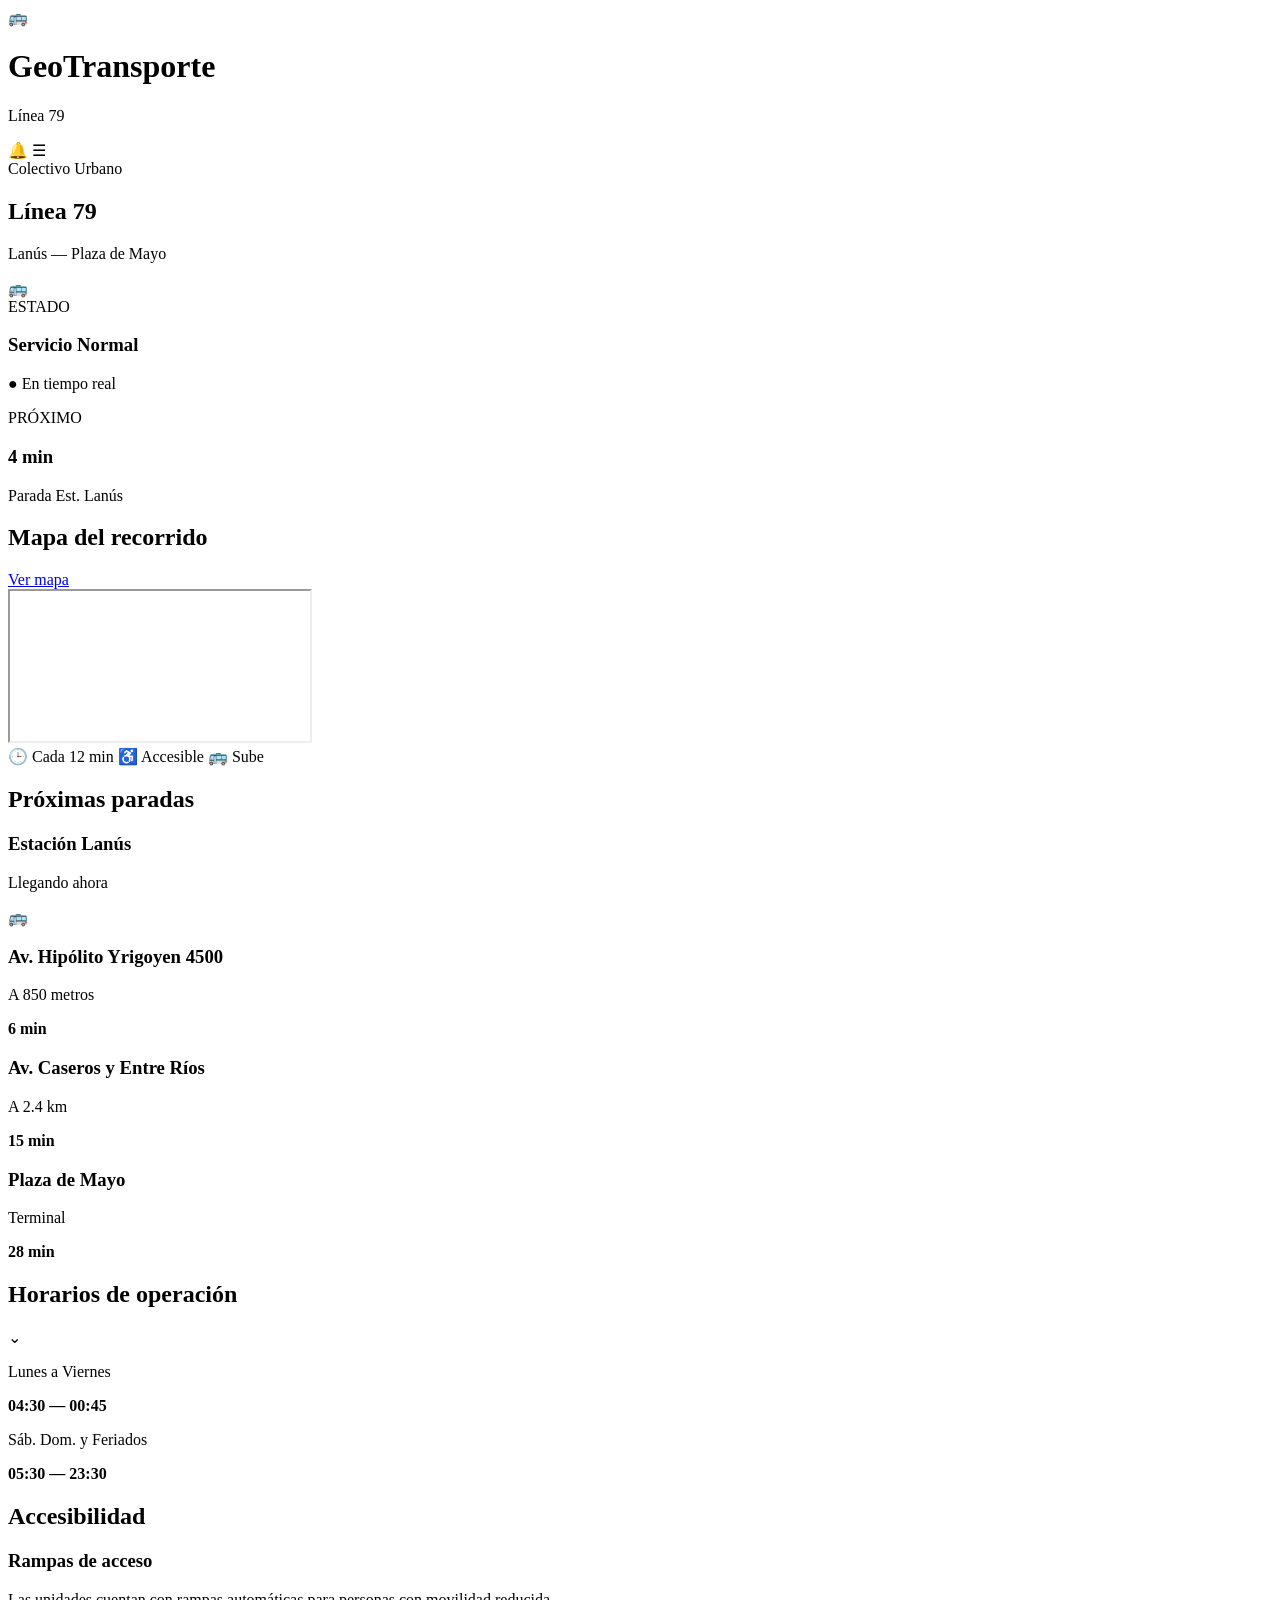
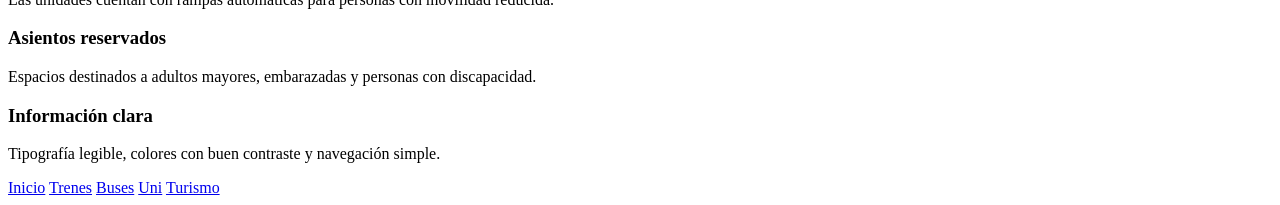
==== linea79.html @ 6e47bda9 "Commit" ====
<!DOCTYPE html>
<html lang="es">
<head>
  <meta charset="UTF-8">
  <meta name="viewport" content="width=device-width, initial-scale=1.0">
  <title>Línea 79 | GeoTransporte</title>

  <link rel="preconnect" href="https://fonts.googleapis.com">
  <link rel="preconnect" href="https://fonts.gstatic.com" crossorigin>
  <link href="https://fonts.googleapis.com/css2?family=Poppins:wght@400;500;600;700&display=swap" rel="stylesheet">

  <link rel="stylesheet" href="style.css">
</head>
<body>

<header class="topbar">
  <div class="logo">
    <span class="logo-icon">🚌</span>
    <div>
      <h1>GeoTransporte</h1>
      <p>Línea 79</p>
    </div>
  </div>

  <div class="top-icons">
    <span>🔔</span>
    <span>☰</span>
  </div>
</header>

<main>

  <section class="hero">
    <div>
      <span class="tag">Colectivo Urbano</span>
      <h2>Línea 79</h2>
      <p>Lanús — Plaza de Mayo</p>
    </div>

    <div class="hero-bus">🚌</div>
  </section>

  <section class="cards">
    <article class="card estado">
      <span>ESTADO</span>
      <h3>Servicio Normal</h3>
      <p>● En tiempo real</p>
    </article>

    <article class="card proximo">
      <span>PRÓXIMO</span>
      <h3>4 min</h3>
      <p>Parada Est. Lanús</p>
    </article>
  </section>

  <section class="section">
    <div class="section-title">
      <h2>Mapa del recorrido</h2>
      <a href="https://www.google.com/maps/dir/Estación+Lanús/Plaza+de+Mayo/" target="_blank">Ver mapa</a>
    </div>

    <div class="mapa">
      <iframe
        src="https://www.openstreetmap.org/export/embed.html?bbox=-58.47%2C-34.72%2C-58.34%2C-34.58&layer=mapnik"
        loading="lazy">
      </iframe>
    </div>

    <div class="badges">
      <span>🕒 Cada 12 min</span>
      <span>♿ Accesible</span>
      <span>🚌 Sube</span>
    </div>
  </section>

  <section class="section">
    <h2>Próximas paradas</h2>

    <div class="timeline">

      <div class="stop active">
        <div class="circle"></div>

        <div class="info">
          <h3>Estación Lanús</h3>
          <p>Llegando ahora</p>
        </div>

        <span>🚌</span>
      </div>

      <div class="stop">
        <div class="circle"></div>

        <div class="info">
          <h3>Av. Hipólito Yrigoyen 4500</h3>
          <p>A 850 metros</p>
        </div>

        <strong>6 min</strong>
      </div>

      <div class="stop">
        <div class="circle"></div>

        <div class="info">
          <h3>Av. Caseros y Entre Ríos</h3>
          <p>A 2.4 km</p>
        </div>

        <strong>15 min</strong>
      </div>

      <div class="stop final">
        <div class="circle"></div>

        <div class="info">
          <h3>Plaza de Mayo</h3>
          <p>Terminal</p>
        </div>

        <strong>28 min</strong>
      </div>

    </div>
  </section>

  <section class="section horarios">
    <div class="section-title">
      <h2>Horarios de operación</h2>
      <span>⌄</span>
    </div>

    <div class="horario-grid">
      <div>
        <p>Lunes a Viernes</p>
        <strong>04:30 — 00:45</strong>
      </div>

      <div>
        <p>Sáb. Dom. y Feriados</p>
        <strong>05:30 — 23:30</strong>
      </div>
    </div>
  </section>

  <section class="section accesibilidad">
    <h2>Accesibilidad</h2>

    <div class="access-card">
      <h3>Rampas de acceso</h3>
      <p>Las unidades cuentan con rampas automáticas para personas con movilidad reducida.</p>
    </div>

    <div class="access-card">
      <h3>Asientos reservados</h3>
      <p>Espacios destinados a adultos mayores, embarazadas y personas con discapacidad.</p>
    </div>

    <div class="access-card">
      <h3>Información clara</h3>
      <p>Tipografía legible, colores con buen contraste y navegación simple.</p>
    </div>
  </section>

</main>

<nav class="bottom-nav">
  <a class="active" href="https://joserivero17.github.io/Centro-transporte-inteligente-Grupo-10/#equipo">Inicio</a>
  <a href="#">Trenes</a>
  <a href="#">Buses</a>
  <a href="#">Uni</a>
  <a href="#">Turismo</a>
</nav>

</body>
</html>
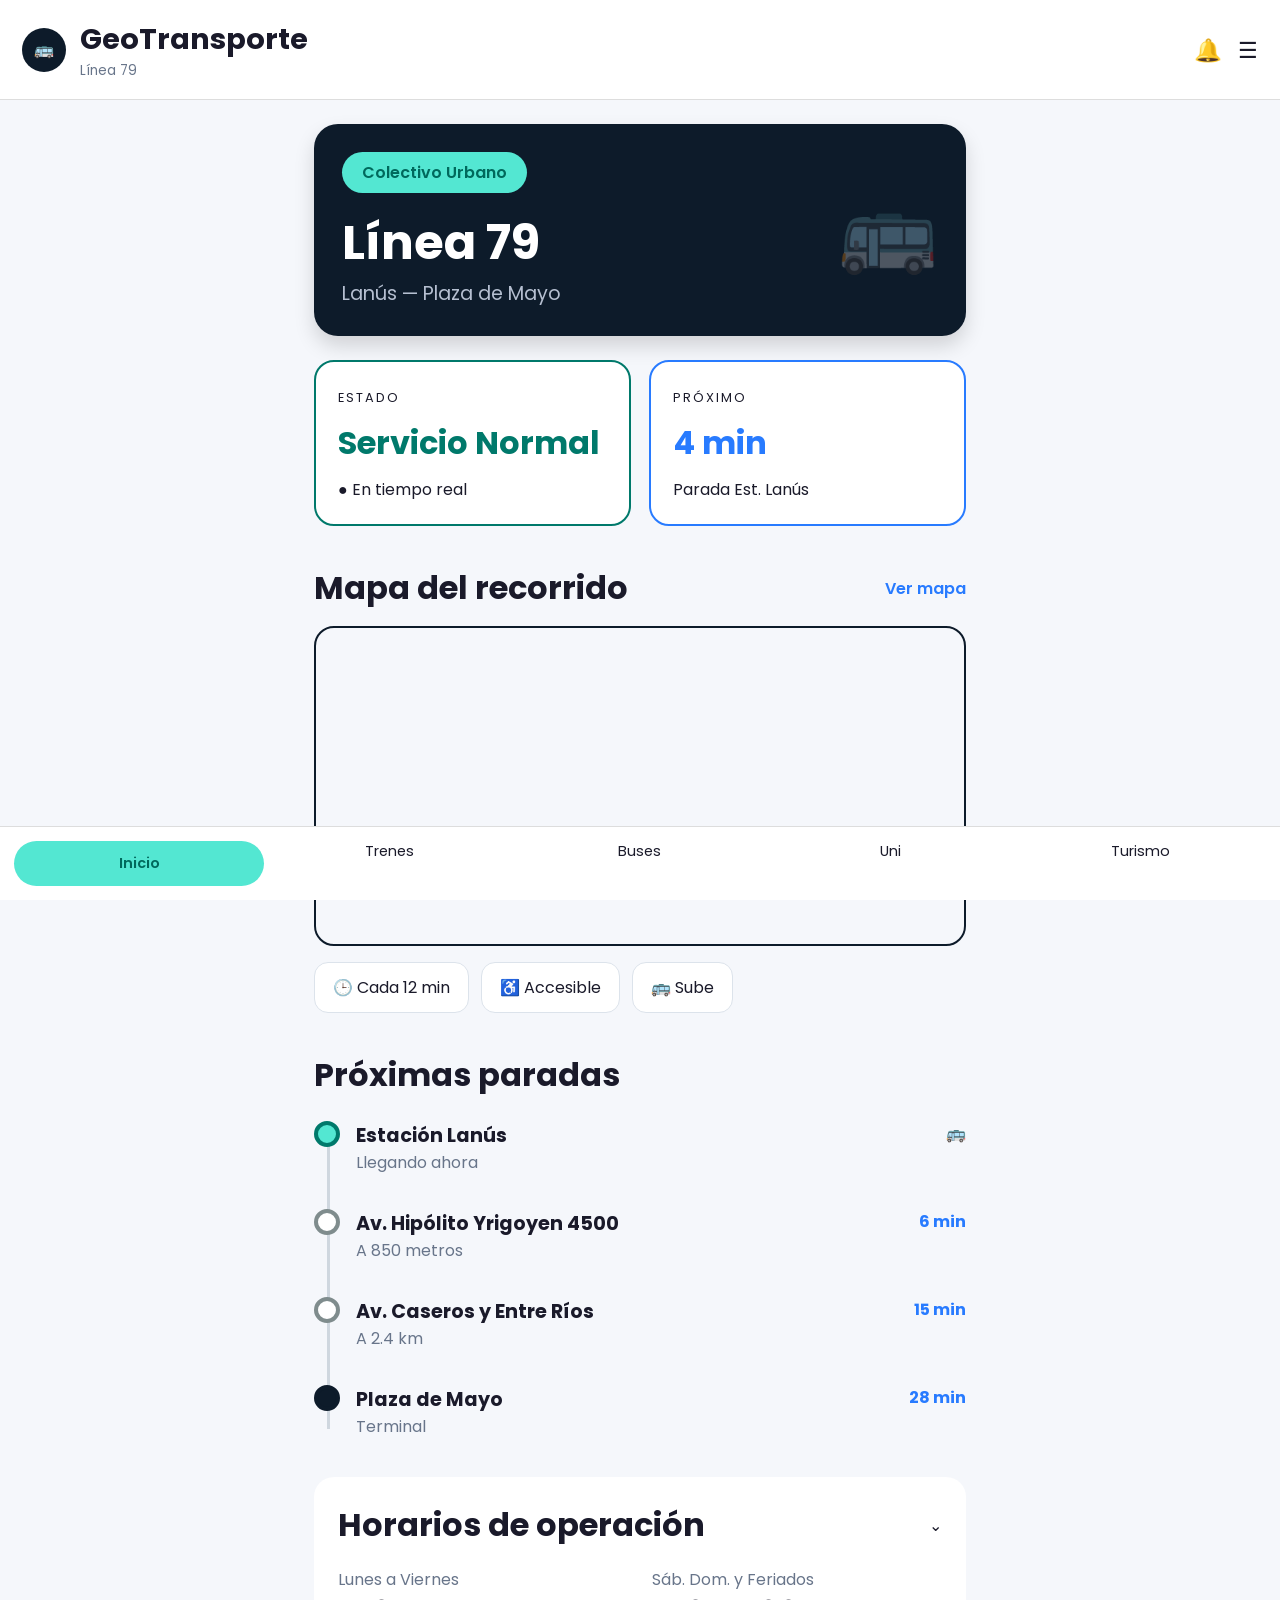
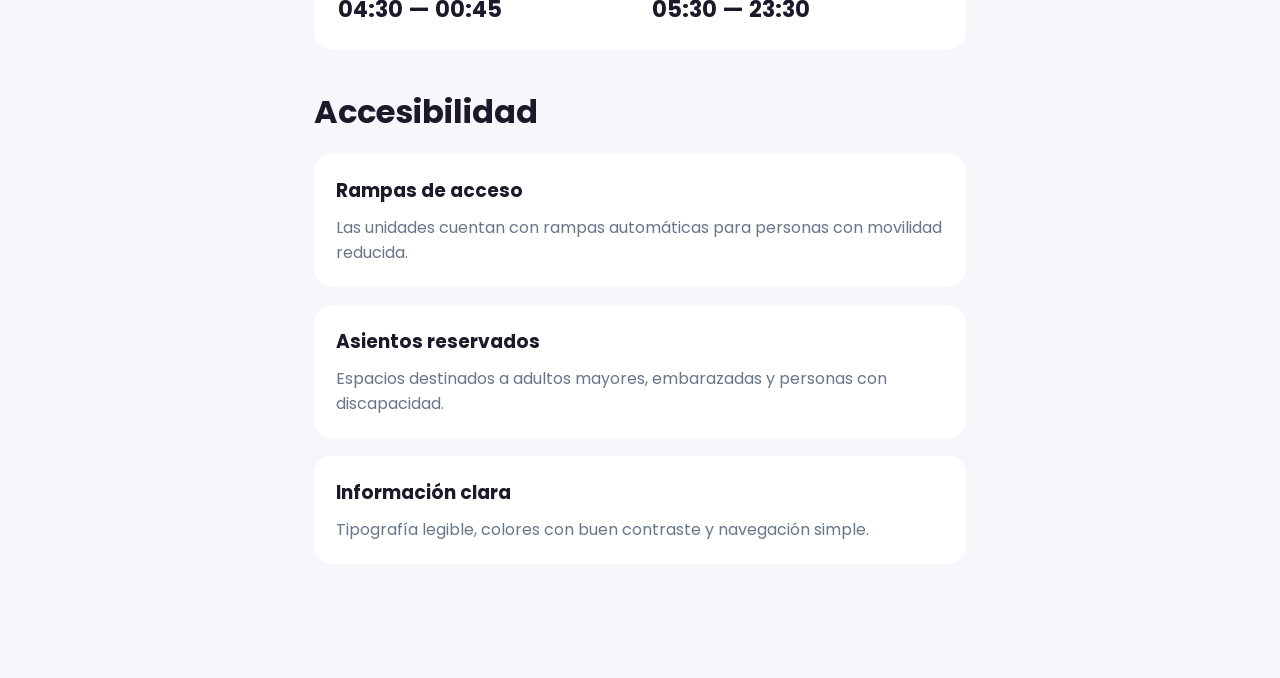
==== commit a3cb98ad: "Update linea79" ====
--- a/linea79.html
+++ b/linea79.html
@@ -10,7 +10,7 @@
   <link rel="preconnect" href="https://fonts.gstatic.com" crossorigin>
   <link href="https://fonts.googleapis.com/css2?family=Poppins:wght@400;500;600;700&display=swap" rel="stylesheet">
 
-  <link rel="stylesheet" href="style.css">
+  <link rel="stylesheet" href="styleLinea79.css">
 </head>
 <body>
 
--- a/styleLinea79.css
+++ b/styleLinea79.css
@@ -0,0 +1,336 @@
+
+:root{
+  --base:#0d1b2a;
+  --acento:#53e7d2;
+  --gris:#eef2f7;
+  --texto:#1a1a2a;
+  --suave:#68758a;
+  --azul:#287bff;
+}
+
+*{
+  margin:0;
+  padding:0;
+  box-sizing:border-box;
+}
+
+body{
+  font-family:'Poppins',sans-serif;
+  background:#f5f7fb;
+  color:var(--texto);
+  padding-bottom:90px;
+}
+
+.topbar{
+  background:white;
+  padding:18px 22px;
+  display:flex;
+  justify-content:space-between;
+  align-items:center;
+  border-bottom:1px solid #ddd;
+  position:sticky;
+  top:0;
+}
+
+.logo{
+  display:flex;
+  align-items:center;
+  gap:14px;
+}
+
+.logo-icon{
+  width:44px;
+  height:44px;
+  border-radius:50%;
+  background:var(--base);
+  color:white;
+  display:flex;
+  align-items:center;
+  justify-content:center;
+}
+
+.logo h1{
+  font-size:1.8rem;
+}
+
+.logo p{
+  color:var(--suave);
+  font-size:.85rem;
+}
+
+.top-icons{
+  display:flex;
+  gap:16px;
+  font-size:1.4rem;
+}
+
+main{
+  max-width:700px;
+  margin:auto;
+  padding:24px;
+}
+
+.hero{
+  background:var(--base);
+  border-radius:24px;
+  color:white;
+  padding:28px;
+  display:flex;
+  justify-content:space-between;
+  align-items:center;
+  box-shadow:0 10px 20px rgba(0,0,0,.15);
+}
+
+.tag{
+  display:inline-block;
+  background:var(--acento);
+  color:#00695c;
+  padding:8px 20px;
+  border-radius:999px;
+  font-weight:600;
+  margin-bottom:14px;
+}
+
+.hero h2{
+  font-size:3rem;
+}
+
+.hero p{
+  color:#b5bfd0;
+  font-size:1.2rem;
+}
+
+.hero-bus{
+  font-size:5rem;
+  opacity:.3;
+}
+
+.cards{
+  display:grid;
+  grid-template-columns:1fr 1fr;
+  gap:18px;
+  margin-top:24px;
+}
+
+.card{
+  background:white;
+  border-radius:20px;
+  padding:22px;
+}
+
+.estado{
+  border:2px solid #00796b;
+}
+
+.proximo{
+  border:2px solid var(--azul);
+}
+
+.card span{
+  font-size:.8rem;
+  letter-spacing:2px;
+}
+
+.card h3{
+  margin:10px 0;
+  font-size:2rem;
+}
+
+.estado h3{
+  color:#00796b;
+}
+
+.proximo h3{
+  color:var(--azul);
+}
+
+.section{
+  margin-top:38px;
+}
+
+.section-title{
+  display:flex;
+  justify-content:space-between;
+  align-items:center;
+  margin-bottom:14px;
+}
+
+.section-title a{
+  color:var(--azul);
+  text-decoration:none;
+  font-weight:600;
+}
+
+.section h2{
+  font-size:2rem;
+}
+
+.mapa{
+  overflow:hidden;
+  border-radius:20px;
+  border:2px solid var(--base);
+  height:320px;
+}
+
+.mapa iframe{
+  width:100%;
+  height:100%;
+  border:none;
+}
+
+.badges{
+  display:flex;
+  gap:12px;
+  flex-wrap:wrap;
+  margin-top:16px;
+}
+
+.badges span{
+  background:white;
+  padding:12px 18px;
+  border-radius:14px;
+  border:1px solid #dce3eb;
+}
+
+.timeline{
+  position:relative;
+  margin-top:22px;
+}
+
+.timeline::before{
+  content:"";
+  position:absolute;
+  left:13px;
+  top:10px;
+  bottom:10px;
+  width:3px;
+  background:#cfd7df;
+}
+
+.stop{
+  position:relative;
+  display:grid;
+  grid-template-columns:26px 1fr auto;
+  gap:16px;
+  margin-bottom:34px;
+}
+
+.circle{
+  width:26px;
+  height:26px;
+  border-radius:50%;
+  border:4px solid #7f8c8d;
+  background:white;
+  z-index:2;
+}
+
+.active .circle{
+  border-color:#00796b;
+  background:var(--acento);
+}
+
+.final .circle{
+  background:var(--base);
+  border-color:var(--base);
+}
+
+.info h3{
+  font-size:1.2rem;
+}
+
+.info p{
+  color:var(--suave);
+}
+
+.stop strong{
+  color:var(--azul);
+}
+
+.horarios{
+  background:white;
+  border-radius:20px;
+  padding:24px;
+}
+
+.horario-grid{
+  display:grid;
+  grid-template-columns:1fr 1fr;
+  gap:24px;
+  margin-top:18px;
+}
+
+.horario-grid p{
+  color:var(--suave);
+}
+
+.horario-grid strong{
+  font-size:1.4rem;
+}
+
+.accesibilidad{
+  display:grid;
+  gap:18px;
+}
+
+.access-card{
+  background:white;
+  padding:22px;
+  border-radius:18px;
+}
+
+.access-card h3{
+  margin-bottom:10px;
+}
+
+.access-card p{
+  color:var(--suave);
+}
+
+.bottom-nav{
+  position:fixed;
+  bottom:0;
+  left:0;
+  right:0;
+  background:white;
+  display:grid;
+  grid-template-columns:repeat(5,1fr);
+  padding:14px;
+  border-top:1px solid #ddd;
+}
+
+.bottom-nav a{
+  text-align:center;
+  text-decoration:none;
+  color:var(--texto);
+  font-size:.9rem;
+}
+
+.bottom-nav .active{
+  background:var(--acento);
+  padding:12px;
+  border-radius:999px;
+  color:#00695c;
+  font-weight:600;
+}
+
+@media(max-width:700px){
+
+  .cards{
+    grid-template-columns:1fr;
+  }
+
+  .hero{
+    flex-direction:column;
+    align-items:flex-start;
+    gap:20px;
+  }
+
+  .hero h2{
+    font-size:2.3rem;
+  }
+
+  .horario-grid{
+    grid-template-columns:1fr;
+  }
+
+}
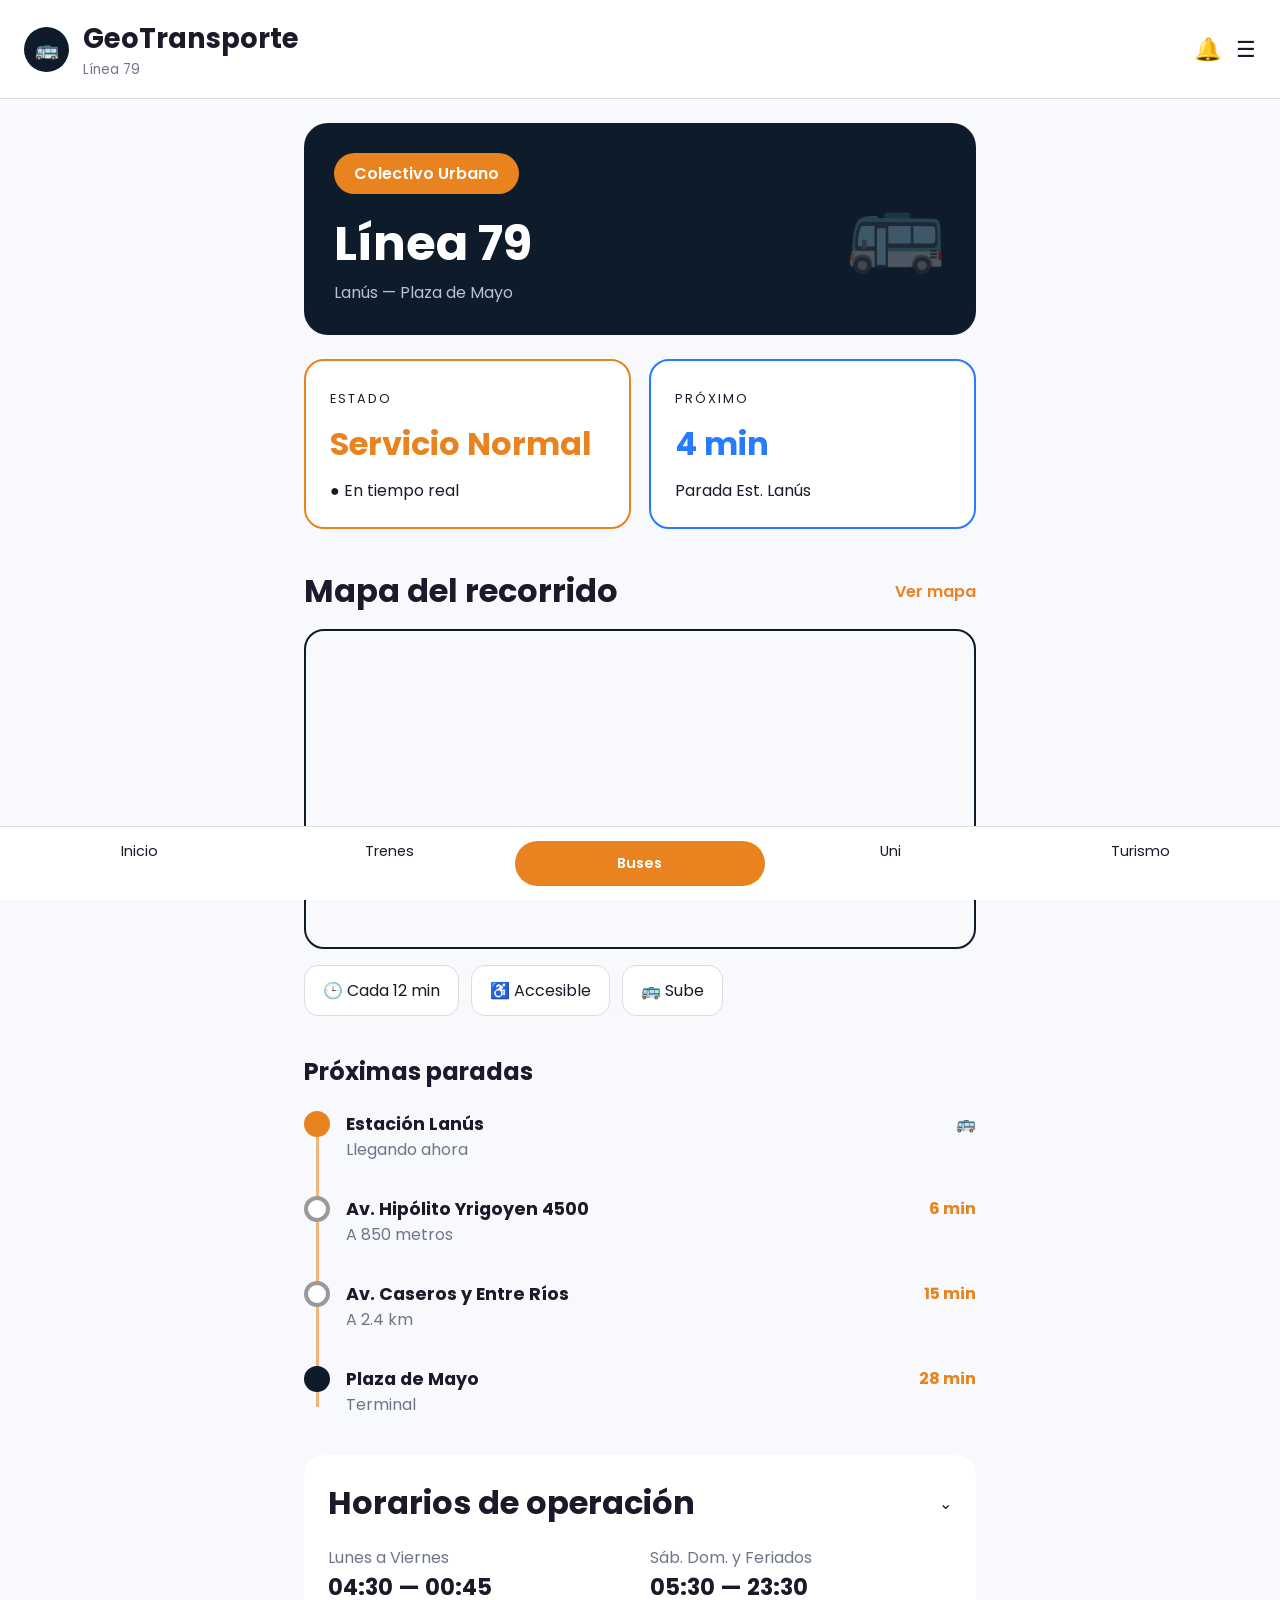
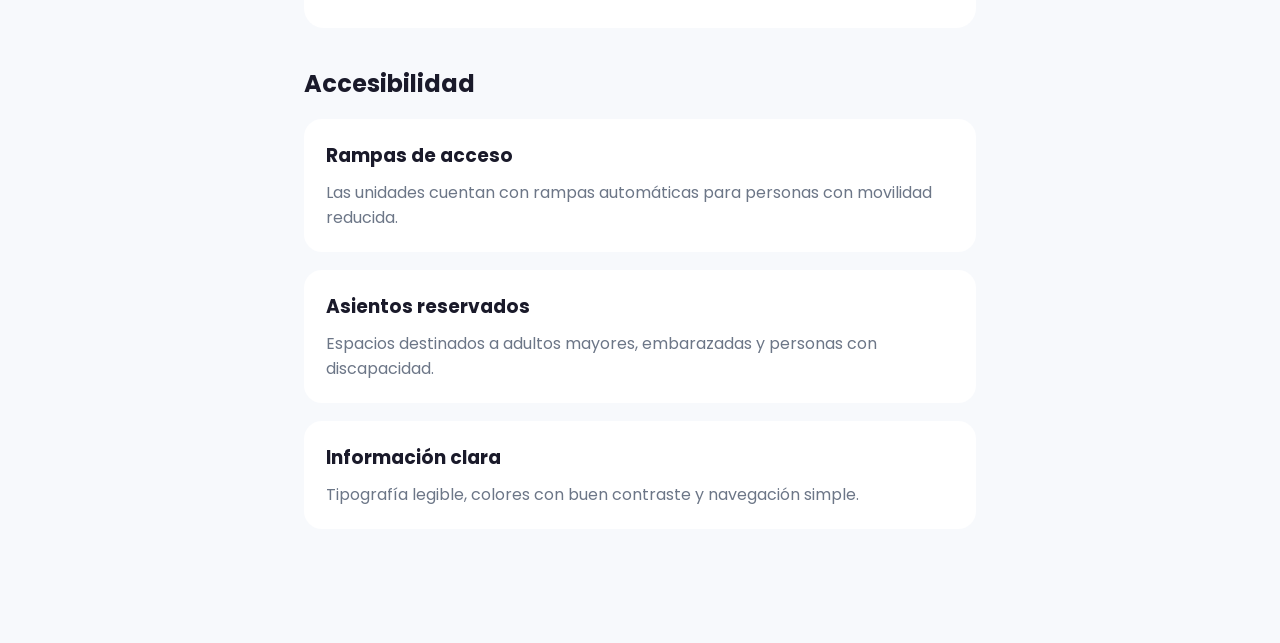
==== commit ade2ff4f: "cOMIIT 5" ====
--- a/linea79.html
+++ b/linea79.html
@@ -2,177 +2,212 @@
 <!DOCTYPE html>
 <html lang="es">
 <head>
-  <meta charset="UTF-8">
-  <meta name="viewport" content="width=device-width, initial-scale=1.0">
-  <title>Línea 79 | GeoTransporte</title>
-
-  <link rel="preconnect" href="https://fonts.googleapis.com">
-  <link rel="preconnect" href="https://fonts.gstatic.com" crossorigin>
-  <link href="https://fonts.googleapis.com/css2?family=Poppins:wght@400;500;600;700&display=swap" rel="stylesheet">
-
-  <link rel="stylesheet" href="styleLinea79.css">
+<meta charset="UTF-8">
+<meta name="viewport" content="width=device-width, initial-scale=1.0">
+<title>Línea 79 | GeoTransporte</title>
+
+<link rel="preconnect" href="https://fonts.googleapis.com">
+<link rel="preconnect" href="https://fonts.gstatic.com" crossorigin>
+<link href="https://fonts.googleapis.com/css2?family=Poppins:wght@400;500;600;700&display=swap" rel="stylesheet">
+
+<link rel="stylesheet" href="styleLinea79.css">
 </head>
+
 <body>
 
 <header class="topbar">
-  <div class="logo">
-    <span class="logo-icon">🚌</span>
-    <div>
-      <h1>GeoTransporte</h1>
-      <p>Línea 79</p>
-    </div>
-  </div>
-
-  <div class="top-icons">
-    <span>🔔</span>
-    <span>☰</span>
-  </div>
+
+<div class="logo">
+<div class="logo-icon">🚌</div>
+
+<div>
+<h1>GeoTransporte</h1>
+<p>Línea 79</p>
+</div>
+</div>
+
+<div class="icons">
+<span>🔔</span>
+<span>☰</span>
+</div>
+
 </header>
 
 <main>
 
-  <section class="hero">
-    <div>
-      <span class="tag">Colectivo Urbano</span>
-      <h2>Línea 79</h2>
-      <p>Lanús — Plaza de Mayo</p>
-    </div>
-
-    <div class="hero-bus">🚌</div>
-  </section>
-
-  <section class="cards">
-    <article class="card estado">
-      <span>ESTADO</span>
-      <h3>Servicio Normal</h3>
-      <p>● En tiempo real</p>
-    </article>
-
-    <article class="card proximo">
-      <span>PRÓXIMO</span>
-      <h3>4 min</h3>
-      <p>Parada Est. Lanús</p>
-    </article>
-  </section>
-
-  <section class="section">
-    <div class="section-title">
-      <h2>Mapa del recorrido</h2>
-      <a href="https://www.google.com/maps/dir/Estación+Lanús/Plaza+de+Mayo/" target="_blank">Ver mapa</a>
-    </div>
-
-    <div class="mapa">
-      <iframe
-        src="https://www.openstreetmap.org/export/embed.html?bbox=-58.47%2C-34.72%2C-58.34%2C-34.58&layer=mapnik"
-        loading="lazy">
-      </iframe>
-    </div>
-
-    <div class="badges">
-      <span>🕒 Cada 12 min</span>
-      <span>♿ Accesible</span>
-      <span>🚌 Sube</span>
-    </div>
-  </section>
-
-  <section class="section">
-    <h2>Próximas paradas</h2>
-
-    <div class="timeline">
-
-      <div class="stop active">
-        <div class="circle"></div>
-
-        <div class="info">
-          <h3>Estación Lanús</h3>
-          <p>Llegando ahora</p>
-        </div>
-
-        <span>🚌</span>
-      </div>
-
-      <div class="stop">
-        <div class="circle"></div>
-
-        <div class="info">
-          <h3>Av. Hipólito Yrigoyen 4500</h3>
-          <p>A 850 metros</p>
-        </div>
-
-        <strong>6 min</strong>
-      </div>
-
-      <div class="stop">
-        <div class="circle"></div>
-
-        <div class="info">
-          <h3>Av. Caseros y Entre Ríos</h3>
-          <p>A 2.4 km</p>
-        </div>
-
-        <strong>15 min</strong>
-      </div>
-
-      <div class="stop final">
-        <div class="circle"></div>
-
-        <div class="info">
-          <h3>Plaza de Mayo</h3>
-          <p>Terminal</p>
-        </div>
-
-        <strong>28 min</strong>
-      </div>
-
-    </div>
-  </section>
-
-  <section class="section horarios">
-    <div class="section-title">
-      <h2>Horarios de operación</h2>
-      <span>⌄</span>
-    </div>
-
-    <div class="horario-grid">
-      <div>
-        <p>Lunes a Viernes</p>
-        <strong>04:30 — 00:45</strong>
-      </div>
-
-      <div>
-        <p>Sáb. Dom. y Feriados</p>
-        <strong>05:30 — 23:30</strong>
-      </div>
-    </div>
-  </section>
-
-  <section class="section accesibilidad">
-    <h2>Accesibilidad</h2>
-
-    <div class="access-card">
-      <h3>Rampas de acceso</h3>
-      <p>Las unidades cuentan con rampas automáticas para personas con movilidad reducida.</p>
-    </div>
-
-    <div class="access-card">
-      <h3>Asientos reservados</h3>
-      <p>Espacios destinados a adultos mayores, embarazadas y personas con discapacidad.</p>
-    </div>
-
-    <div class="access-card">
-      <h3>Información clara</h3>
-      <p>Tipografía legible, colores con buen contraste y navegación simple.</p>
-    </div>
-  </section>
+<section class="hero">
+
+<div>
+<span class="tag">Colectivo Urbano</span>
+
+<h2>Línea 79</h2>
+
+<p>Lanús — Plaza de Mayo</p>
+</div>
+
+<div class="hero-icon">🚌</div>
+
+</section>
+
+<section class="cards">
+
+<article class="card estado">
+<span>ESTADO</span>
+<h3>Servicio Normal</h3>
+<p>● En tiempo real</p>
+</article>
+
+<article class="card proximo">
+<span>PRÓXIMO</span>
+<h3>4 min</h3>
+<p>Parada Est. Lanús</p>
+</article>
+
+</section>
+
+<section class="section">
+
+<div class="section-title">
+<h2>Mapa del recorrido</h2>
+
+<a href="https://www.google.com/maps/dir/Estación+Lanús/Plaza+de+Mayo/" target="_blank">
+Ver mapa
+</a>
+</div>
+
+<div class="mapa">
+
+<iframe
+src="https://www.openstreetmap.org/export/embed.html?bbox=-58.47%2C-34.72%2C-58.34%2C-34.58&layer=mapnik"
+loading="lazy">
+</iframe>
+
+</div>
+
+<div class="badges">
+<span>🕒 Cada 12 min</span>
+<span>♿ Accesible</span>
+<span>🚌 Sube</span>
+</div>
+
+</section>
+
+<section class="section">
+
+<h2>Próximas paradas</h2>
+
+<div class="timeline">
+
+<div class="stop active">
+<div class="circle"></div>
+
+<div class="info">
+<h3>Estación Lanús</h3>
+<p>Llegando ahora</p>
+</div>
+
+<strong>🚌</strong>
+</div>
+
+<div class="stop">
+<div class="circle"></div>
+
+<div class="info">
+<h3>Av. Hipólito Yrigoyen 4500</h3>
+<p>A 850 metros</p>
+</div>
+
+<strong>6 min</strong>
+</div>
+
+<div class="stop">
+<div class="circle"></div>
+
+<div class="info">
+<h3>Av. Caseros y Entre Ríos</h3>
+<p>A 2.4 km</p>
+</div>
+
+<strong>15 min</strong>
+</div>
+
+<div class="stop final">
+<div class="circle"></div>
+
+<div class="info">
+<h3>Plaza de Mayo</h3>
+<p>Terminal</p>
+</div>
+
+<strong>28 min</strong>
+</div>
+
+</div>
+
+</section>
+
+<section class="section horarios">
+
+<div class="section-title">
+<h2>Horarios de operación</h2>
+<span>⌄</span>
+</div>
+
+<div class="horario-grid">
+
+<div>
+<p>Lunes a Viernes</p>
+<strong>04:30 — 00:45</strong>
+</div>
+
+<div>
+<p>Sáb. Dom. y Feriados</p>
+<strong>05:30 — 23:30</strong>
+</div>
+
+</div>
+
+</section>
+
+<section class="section accesibilidad">
+
+<h2>Accesibilidad</h2>
+
+<div class="access-card">
+<h3>Rampas de acceso</h3>
+<p>Las unidades cuentan con rampas automáticas para personas con movilidad reducida.</p>
+</div>
+
+<div class="access-card">
+<h3>Asientos reservados</h3>
+<p>Espacios destinados a adultos mayores, embarazadas y personas con discapacidad.</p>
+</div>
+
+<div class="access-card">
+<h3>Información clara</h3>
+<p>Tipografía legible, colores con buen contraste y navegación simple.</p>
+</div>
+
+</section>
 
 </main>
 
 <nav class="bottom-nav">
-  <a class="active" href="https://joserivero17.github.io/Centro-transporte-inteligente-Grupo-10/#equipo">Inicio</a>
-  <a href="#">Trenes</a>
-  <a href="#">Buses</a>
-  <a href="#">Uni</a>
-  <a href="#">Turismo</a>
+
+<a href="https://naughtongit.github.io/paraAprobar/">
+Inicio
+</a>
+
+<a href="#">Trenes</a>
+
+<a class="active" href="#">
+Buses
+</a>
+
+<a href="#">Uni</a>
+
+<a href="#">Turismo</a>
+
 </nav>
 
 </body>
--- a/styleLinea79.css
+++ b/styleLinea79.css
@@ -1,336 +1,334 @@
 
 :root{
-  --base:#0d1b2a;
-  --acento:#53e7d2;
-  --gris:#eef2f7;
-  --texto:#1a1a2a;
-  --suave:#68758a;
-  --azul:#287bff;
+--base:#0d1b2a;
+--texto:#1a1a2a;
+--suave:#6c7687;
+--gris:#eef2f7;
+--colectivo:#e9831f;
 }
 
 *{
-  margin:0;
-  padding:0;
-  box-sizing:border-box;
+margin:0;
+padding:0;
+box-sizing:border-box;
 }
 
 body{
-  font-family:'Poppins',sans-serif;
-  background:#f5f7fb;
-  color:var(--texto);
-  padding-bottom:90px;
+font-family:'Poppins',sans-serif;
+background:#f7f9fc;
+color:var(--texto);
+padding-bottom:90px;
 }
 
 .topbar{
-  background:white;
-  padding:18px 22px;
-  display:flex;
-  justify-content:space-between;
-  align-items:center;
-  border-bottom:1px solid #ddd;
-  position:sticky;
-  top:0;
+position:sticky;
+top:0;
+background:white;
+padding:18px 24px;
+display:flex;
+justify-content:space-between;
+align-items:center;
+border-bottom:1px solid #ddd;
+z-index:999;
 }
 
 .logo{
-  display:flex;
-  align-items:center;
-  gap:14px;
+display:flex;
+align-items:center;
+gap:14px;
 }
 
 .logo-icon{
-  width:44px;
-  height:44px;
-  border-radius:50%;
-  background:var(--base);
-  color:white;
-  display:flex;
-  align-items:center;
-  justify-content:center;
+width:45px;
+height:45px;
+border-radius:50%;
+background:var(--base);
+display:flex;
+align-items:center;
+justify-content:center;
+color:white;
+font-size:1.2rem;
 }
 
 .logo h1{
-  font-size:1.8rem;
+font-size:1.7rem;
 }
 
 .logo p{
-  color:var(--suave);
-  font-size:.85rem;
-}
-
-.top-icons{
-  display:flex;
-  gap:16px;
-  font-size:1.4rem;
+color:var(--suave);
+font-size:.85rem;
+}
+
+.icons{
+display:flex;
+gap:14px;
+font-size:1.4rem;
 }
 
 main{
-  max-width:700px;
-  margin:auto;
-  padding:24px;
+max-width:720px;
+margin:auto;
+padding:24px;
 }
 
 .hero{
-  background:var(--base);
-  border-radius:24px;
-  color:white;
-  padding:28px;
-  display:flex;
-  justify-content:space-between;
-  align-items:center;
-  box-shadow:0 10px 20px rgba(0,0,0,.15);
+background:var(--base);
+border-radius:24px;
+padding:30px;
+display:flex;
+justify-content:space-between;
+align-items:center;
+color:white;
 }
 
 .tag{
-  display:inline-block;
-  background:var(--acento);
-  color:#00695c;
-  padding:8px 20px;
-  border-radius:999px;
-  font-weight:600;
-  margin-bottom:14px;
+background:var(--colectivo);
+padding:8px 20px;
+border-radius:999px;
+display:inline-block;
+font-weight:600;
+margin-bottom:14px;
 }
 
 .hero h2{
-  font-size:3rem;
+font-size:3rem;
 }
 
 .hero p{
-  color:#b5bfd0;
-  font-size:1.2rem;
-}
-
-.hero-bus{
-  font-size:5rem;
-  opacity:.3;
+color:#b8c2d1;
+}
+
+.hero-icon{
+font-size:5rem;
+opacity:.3;
 }
 
 .cards{
-  display:grid;
-  grid-template-columns:1fr 1fr;
-  gap:18px;
-  margin-top:24px;
+display:grid;
+grid-template-columns:1fr 1fr;
+gap:18px;
+margin-top:24px;
 }
 
 .card{
-  background:white;
-  border-radius:20px;
-  padding:22px;
+background:white;
+padding:24px;
+border-radius:20px;
 }
 
 .estado{
-  border:2px solid #00796b;
+border:2px solid var(--colectivo);
 }
 
 .proximo{
-  border:2px solid var(--azul);
+border:2px solid #287bff;
 }
 
 .card span{
-  font-size:.8rem;
-  letter-spacing:2px;
+font-size:.8rem;
+letter-spacing:2px;
 }
 
 .card h3{
-  margin:10px 0;
-  font-size:2rem;
+margin:10px 0;
+font-size:2rem;
 }
 
 .estado h3{
-  color:#00796b;
+color:var(--colectivo);
 }
 
 .proximo h3{
-  color:var(--azul);
+color:#287bff;
 }
 
 .section{
-  margin-top:38px;
+margin-top:38px;
 }
 
 .section-title{
-  display:flex;
-  justify-content:space-between;
-  align-items:center;
-  margin-bottom:14px;
+display:flex;
+justify-content:space-between;
+align-items:center;
+margin-bottom:14px;
+}
+
+.section-title h2{
+font-size:2rem;
 }
 
 .section-title a{
-  color:var(--azul);
-  text-decoration:none;
-  font-weight:600;
-}
-
-.section h2{
-  font-size:2rem;
+text-decoration:none;
+color:var(--colectivo);
+font-weight:600;
 }
 
 .mapa{
-  overflow:hidden;
-  border-radius:20px;
-  border:2px solid var(--base);
-  height:320px;
+height:320px;
+overflow:hidden;
+border-radius:20px;
+border:2px solid var(--base);
 }
 
 .mapa iframe{
-  width:100%;
-  height:100%;
-  border:none;
+width:100%;
+height:100%;
+border:none;
 }
 
 .badges{
-  display:flex;
-  gap:12px;
-  flex-wrap:wrap;
-  margin-top:16px;
+display:flex;
+gap:12px;
+flex-wrap:wrap;
+margin-top:16px;
 }
 
 .badges span{
-  background:white;
-  padding:12px 18px;
-  border-radius:14px;
-  border:1px solid #dce3eb;
+background:white;
+padding:12px 18px;
+border-radius:14px;
+border:1px solid #ddd;
 }
 
 .timeline{
-  position:relative;
-  margin-top:22px;
+position:relative;
+margin-top:22px;
 }
 
 .timeline::before{
-  content:"";
-  position:absolute;
-  left:13px;
-  top:10px;
-  bottom:10px;
-  width:3px;
-  background:#cfd7df;
+content:"";
+position:absolute;
+left:12px;
+top:10px;
+bottom:10px;
+width:3px;
+background:#f0b679;
 }
 
 .stop{
-  position:relative;
-  display:grid;
-  grid-template-columns:26px 1fr auto;
-  gap:16px;
-  margin-bottom:34px;
+display:grid;
+grid-template-columns:26px 1fr auto;
+gap:16px;
+margin-bottom:34px;
+position:relative;
 }
 
 .circle{
-  width:26px;
-  height:26px;
-  border-radius:50%;
-  border:4px solid #7f8c8d;
-  background:white;
-  z-index:2;
+width:26px;
+height:26px;
+border-radius:50%;
+background:white;
+border:4px solid #999;
+z-index:2;
 }
 
 .active .circle{
-  border-color:#00796b;
-  background:var(--acento);
+background:var(--colectivo);
+border-color:var(--colectivo);
 }
 
 .final .circle{
-  background:var(--base);
-  border-color:var(--base);
+background:var(--base);
+border-color:var(--base);
 }
 
 .info h3{
-  font-size:1.2rem;
+font-size:1.1rem;
 }
 
 .info p{
-  color:var(--suave);
+color:var(--suave);
 }
 
 .stop strong{
-  color:var(--azul);
+color:var(--colectivo);
 }
 
 .horarios{
-  background:white;
-  border-radius:20px;
-  padding:24px;
+background:white;
+padding:24px;
+border-radius:20px;
 }
 
 .horario-grid{
-  display:grid;
-  grid-template-columns:1fr 1fr;
-  gap:24px;
-  margin-top:18px;
+display:grid;
+grid-template-columns:1fr 1fr;
+gap:20px;
+margin-top:18px;
 }
 
 .horario-grid p{
-  color:var(--suave);
+color:var(--suave);
 }
 
 .horario-grid strong{
-  font-size:1.4rem;
+font-size:1.4rem;
 }
 
 .accesibilidad{
-  display:grid;
-  gap:18px;
+display:grid;
+gap:18px;
 }
 
 .access-card{
-  background:white;
-  padding:22px;
-  border-radius:18px;
+background:white;
+padding:22px;
+border-radius:18px;
 }
 
 .access-card h3{
-  margin-bottom:10px;
+margin-bottom:10px;
 }
 
 .access-card p{
-  color:var(--suave);
+color:var(--suave);
 }
 
 .bottom-nav{
-  position:fixed;
-  bottom:0;
-  left:0;
-  right:0;
-  background:white;
-  display:grid;
-  grid-template-columns:repeat(5,1fr);
-  padding:14px;
-  border-top:1px solid #ddd;
+position:fixed;
+bottom:0;
+left:0;
+right:0;
+background:white;
+display:grid;
+grid-template-columns:repeat(5,1fr);
+padding:14px;
+border-top:1px solid #ddd;
 }
 
 .bottom-nav a{
-  text-align:center;
-  text-decoration:none;
-  color:var(--texto);
-  font-size:.9rem;
+text-decoration:none;
+text-align:center;
+color:var(--texto);
+font-size:.9rem;
 }
 
 .bottom-nav .active{
-  background:var(--acento);
-  padding:12px;
-  border-radius:999px;
-  color:#00695c;
-  font-weight:600;
+background:var(--colectivo);
+color:white;
+padding:12px;
+border-radius:999px;
+font-weight:600;
 }
 
 @media(max-width:700px){
 
-  .cards{
-    grid-template-columns:1fr;
-  }
-
-  .hero{
-    flex-direction:column;
-    align-items:flex-start;
-    gap:20px;
-  }
-
-  .hero h2{
-    font-size:2.3rem;
-  }
-
-  .horario-grid{
-    grid-template-columns:1fr;
-  }
-
-}
+.cards{
+grid-template-columns:1fr;
+}
+
+.hero{
+flex-direction:column;
+align-items:flex-start;
+gap:18px;
+}
+
+.hero h2{
+font-size:2.4rem;
+}
+
+.horario-grid{
+grid-template-columns:1fr;
+}
+
+}
